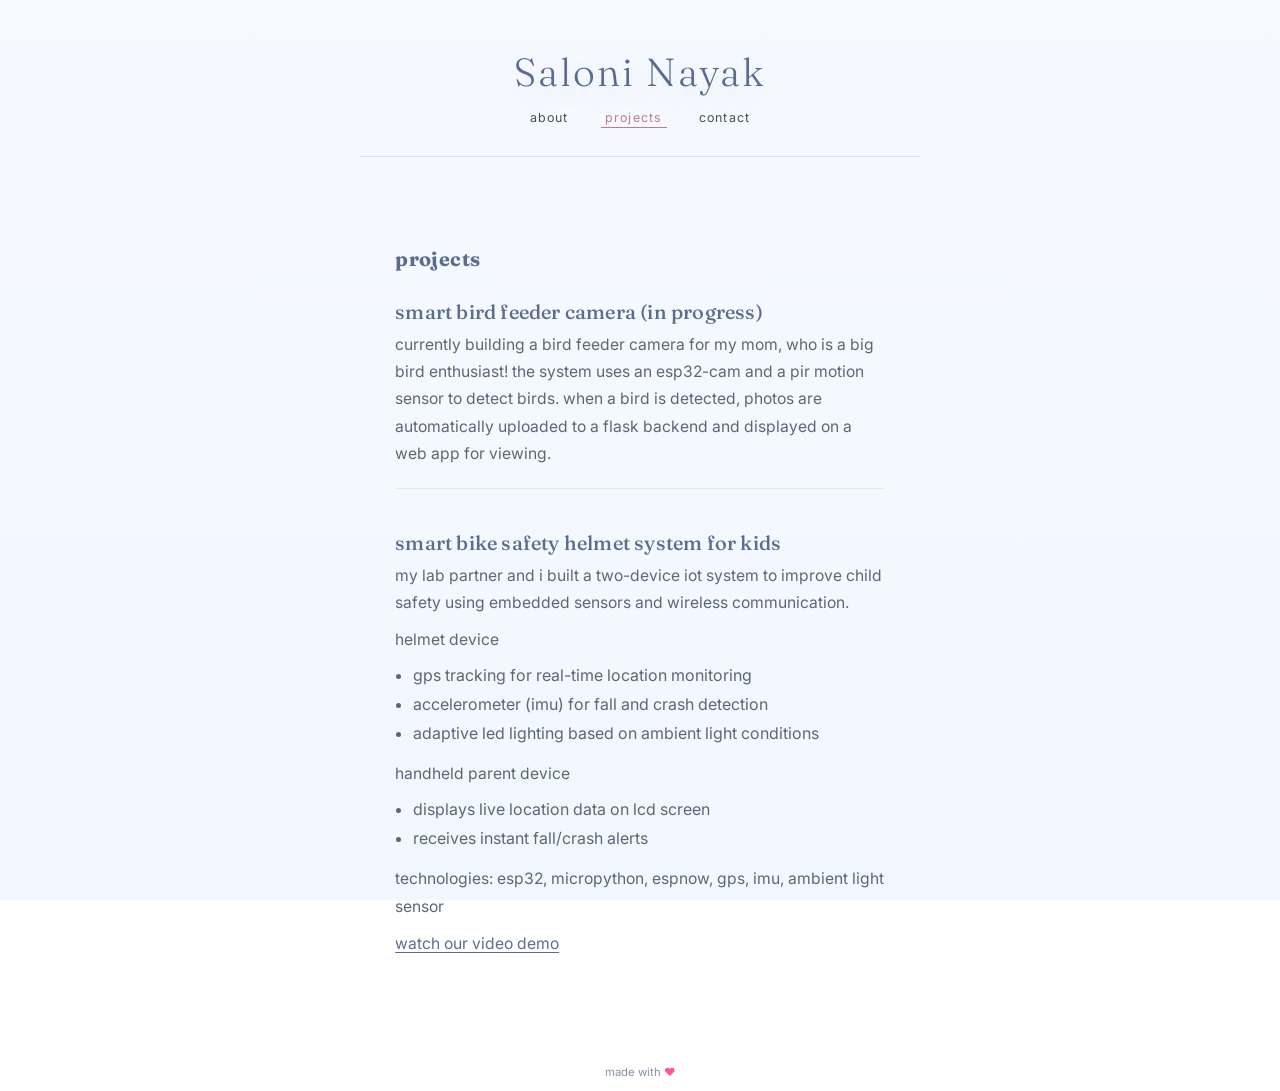
==== projects.html @ 5ae61eac "file upload" ====
<!DOCTYPE html>
<html lang="en">
  <head>
    <meta charset="UTF-8" />
    <meta name="viewport" content="width=device-width, initial-scale=1.0" />
    <title>Projects | Personal Site</title>
    <link rel="preconnect" href="https://fonts.googleapis.com" />
    <link rel="preconnect" href="https://fonts.gstatic.com" crossorigin />
    <link
      href="https://fonts.googleapis.com/css2?family=Inter:wght@300;400;500;600&family=Fraunces:opsz,wght@9..144,500;9..144,600&family=Allura&family=Princess+Sofia&display=swap"
      rel="stylesheet"
    />
    <link rel="stylesheet" href="styles.css" />
  </head>
  <body>
    <header class="site-header">
      <div class="container">
        <h1 class="site-title">
          <span>S</span><span>a</span><span>l</span><span>o</span
          ><span>n</span><span>i</span>
          <span>N</span><span>a</span><span>y</span><span>a</span><span>k</span>
        </h1>
        <nav class="site-nav">
          <a href="index.html" class="nav-link">About</a>
          <a href="projects.html" class="nav-link active">Projects</a>
          <a href="contact.html" class="nav-link">Contact</a>
        </nav>
      </div>
    </header>

    <main class="container">
      <section class="card">
        <h2>Projects</h2>

        <div class="projects-list">
          <article class="project">
            <h3>Smart Bird Feeder Camera (In Progress)</h3>
            <p>
              Currently building a bird feeder camera for my mom, who is a big
              bird enthusiast! The system uses an ESP32-CAM and a PIR motion
              sensor to detect birds. When a bird is detected, photos are
              automatically uploaded to a Flask backend and displayed on a web
              app for viewing.
            </p>
          </article>

          <article class="project">
            <h3>Smart Bike Safety Helmet System for Kids</h3>
            <p>
              My lab partner and I built a two-device IoT system to improve
              child safety using embedded sensors and wireless communication.
            </p>
            <p>Helmet Device</p>
            <ul>
              <li>GPS tracking for real-time location monitoring</li>
              <li>Accelerometer (IMU) for fall and crash detection</li>
              <li>Adaptive LED lighting based on ambient light conditions</li>
            </ul>
            <p>Handheld Parent Device</p>
            <ul>
              <li>Displays live location data on LCD screen</li>
              <li>Receives instant fall/crash alerts</li>
            </ul>
            <p>
              Technologies: ESP32, MicroPython, ESPNow, GPS, IMU, ambient light
              sensor
            </p>
            <p>
              <a
                href="https://drive.google.com/file/d/1phBlprOh7xUmL2DYV82PGkx-V2ih64T1/view?usp=sharing"
                target="_blank"
                rel="noopener noreferrer"
                >watch our video demo</a
              >
            </p>
          </article>
        </div>
      </section>
    </main>

    <footer class="site-footer">
      <div class="container">
        <small
          >made with <span class="heart" aria-label="love">♥</span></small
        >
      </div>
    </footer>

  </body>
</html>
---- styles.css ----
/* Base layout */
*,
*::before,
*::after {
  box-sizing: border-box;
}

:root {
  /* Cottagecore palette */
  --bg: #e6f1ff; /* dreamy sky */
  --sky-2: #d6e8ff; /* brighter sky */
  --sky-3: #f6fbff; /* near-horizon */
  --paper: rgba(230, 241, 255, 0.42);
  --text: #1c2b3a;
  --muted: #415061;
  --muted-2: #5b6777;
  --accent: #5b6d8f; /* cornflower ink */
  --accent-2: #c07a8b; /* rose */
  --accent-soft: rgba(91, 109, 143, 0.22);
  --rule: rgba(91, 109, 143, 0.16);
  --leaf: rgba(108, 132, 118, 0.22); /* muted sage */
  --card-border: rgba(91, 109, 143, 0.14);
  --shadow: 0 18px 45px rgba(31, 49, 72, 0.12);
}

body {
  margin: 0;
  min-height: 100vh;
  font-family: Inter, system-ui, -apple-system, BlinkMacSystemFont, "Segoe UI",
    sans-serif;
  font-weight: 400;
  position: relative;
  text-transform: lowercase;
  background-image:
    linear-gradient(180deg, rgba(230, 241, 255, 0.35) 0%, rgba(230, 241, 255, 0.55) 100%),
    url("images/hill.jpg");
  background-size: cover;
  background-position: center;
  background-attachment: fixed;
  color: var(--text);
  display: flex;
  flex-direction: column;
}

body::before {
  display: none;
}

body::after {
  display: none;
}

.container {
  width: 100%;
  max-width: 760px;
  margin: 0 auto;
  padding: 0 1.5rem;
}

/* Header / nav */
.site-header {
  background: transparent;
  border-bottom: none;
}

.site-header .container {
  display: flex;
  flex-direction: column;
  align-items: center;
  gap: 0.9rem;
  padding: 3.25rem 1.5rem 1.75rem;
}

.site-title {
  font-family: Fraunces, Inter, system-ui, sans-serif;
  font-size: 2.45rem;
  font-weight: 300;
  letter-spacing: 0.05em;
  line-height: 1.05;
  text-transform: none;
  margin: 0;
  color: var(--accent);
  text-shadow: 0 10px 30px rgba(91, 109, 143, 0.18);
}

.site-nav {
  display: flex;
  gap: 1.75rem;
}

.nav-link {
  text-decoration: none;
  color: var(--muted);
  padding: 0.15rem 0.25rem 0.1rem;
  border-bottom: 1px solid transparent;
  letter-spacing: 0.1em;
  text-transform: lowercase;
  font-size: 0.78rem;
  transition: border-color 0.15s ease, color 0.15s ease, opacity 0.15s ease;
}

.nav-link:hover {
  border-color: var(--accent-2);
  color: var(--accent-2);
  opacity: 1;
}

.nav-link.active {
  border-color: var(--accent-2);
  color: var(--accent-2);
}

/* Main content */
main.container {
  flex: 1;
  padding: 3.6rem 1.5rem 3.25rem;
}

.card {
  padding: 2rem 2.2rem;
  max-width: 560px;
  margin: 0 auto;
  text-align: left;
}

.card h2 {
  margin-top: 0;
  margin-bottom: 0.75rem;
  font-family: Fraunces, Inter, system-ui, sans-serif;
  font-size: 1.25rem;
  color: var(--accent);
  letter-spacing: 0.02em;
}

.card p {
  line-height: 1.8;
  font-size: 0.98rem;
  color: var(--accent);
}

/* Projects */
.projects-list {
  display: flex;
  flex-direction: column;
  gap: 2.6rem;
  margin-top: 1.75rem;
}

.project {
  padding: 0;
  background: transparent;
  box-shadow: none;
}

.project h3 {
  margin: 0 0 0.4rem;
  font-family: Fraunces, Inter, system-ui, sans-serif;
  font-size: 1.25rem;
  font-weight: 500;
  color: var(--accent);
  letter-spacing: 0.01em;
}

.project p {
  margin: 0 0 0.6rem;
  color: var(--muted-2);
  line-height: 1.75;
}

.project p + p {
  margin-top: 0.45rem;
}

.project ul {
  margin: 0.35rem 0 0.85rem 1.1rem;
  padding: 0;
}

.project li {
  color: var(--muted-2);
  margin: 0.2rem 0;
  line-height: 1.6;
}

.project::after {
  content: "";
  display: block;
  margin-top: 1.25rem;
  border-bottom: 1px solid rgba(91, 109, 143, 0.12);
}

.project:last-child::after {
  display: none;
}

.project a:link,
.project a:visited {
  color: var(--accent);
  text-decoration: underline;
  text-decoration-color: var(--accent);
  text-underline-offset: 3px;
}

.project a:hover {
  color: var(--accent-2);
  text-decoration-color: var(--accent-2);
}

/* Contact */
.contact-details p {
  margin: 0.2rem 0;
}

.contact-details a:link,
.contact-details a:visited {
  color: var(--accent);
  text-decoration: underline;
  text-decoration-color: var(--accent-soft);
  text-underline-offset: 3px;
}

.contact-details a:hover {
  color: var(--accent-2);
  text-decoration-color: var(--accent-2);
}

/* Footer */
.site-footer {
  padding: 0.75rem 0;
  background: transparent;
}

.site-footer .container {
  text-align: center;
  font-size: 0.85rem;
  color: #8491a2;
}

.heart {
  color: #ff5aa5; /* pink heart */
}

/* Subtle “clean” dividers */
.site-header::after {
  content: "";
  display: block;
  width: min(560px, calc(100% - 3rem));
  margin: 0 auto;
  border-bottom: 1px solid var(--rule);
}

/* Keep text readable without a box */
main.container {
  position: relative;
}

.card {
  background: transparent;
  backdrop-filter: none;
  border-radius: 0;
  box-shadow: none;
  border: none;
}
body > * {
  position: relative;
  z-index: 1;
}
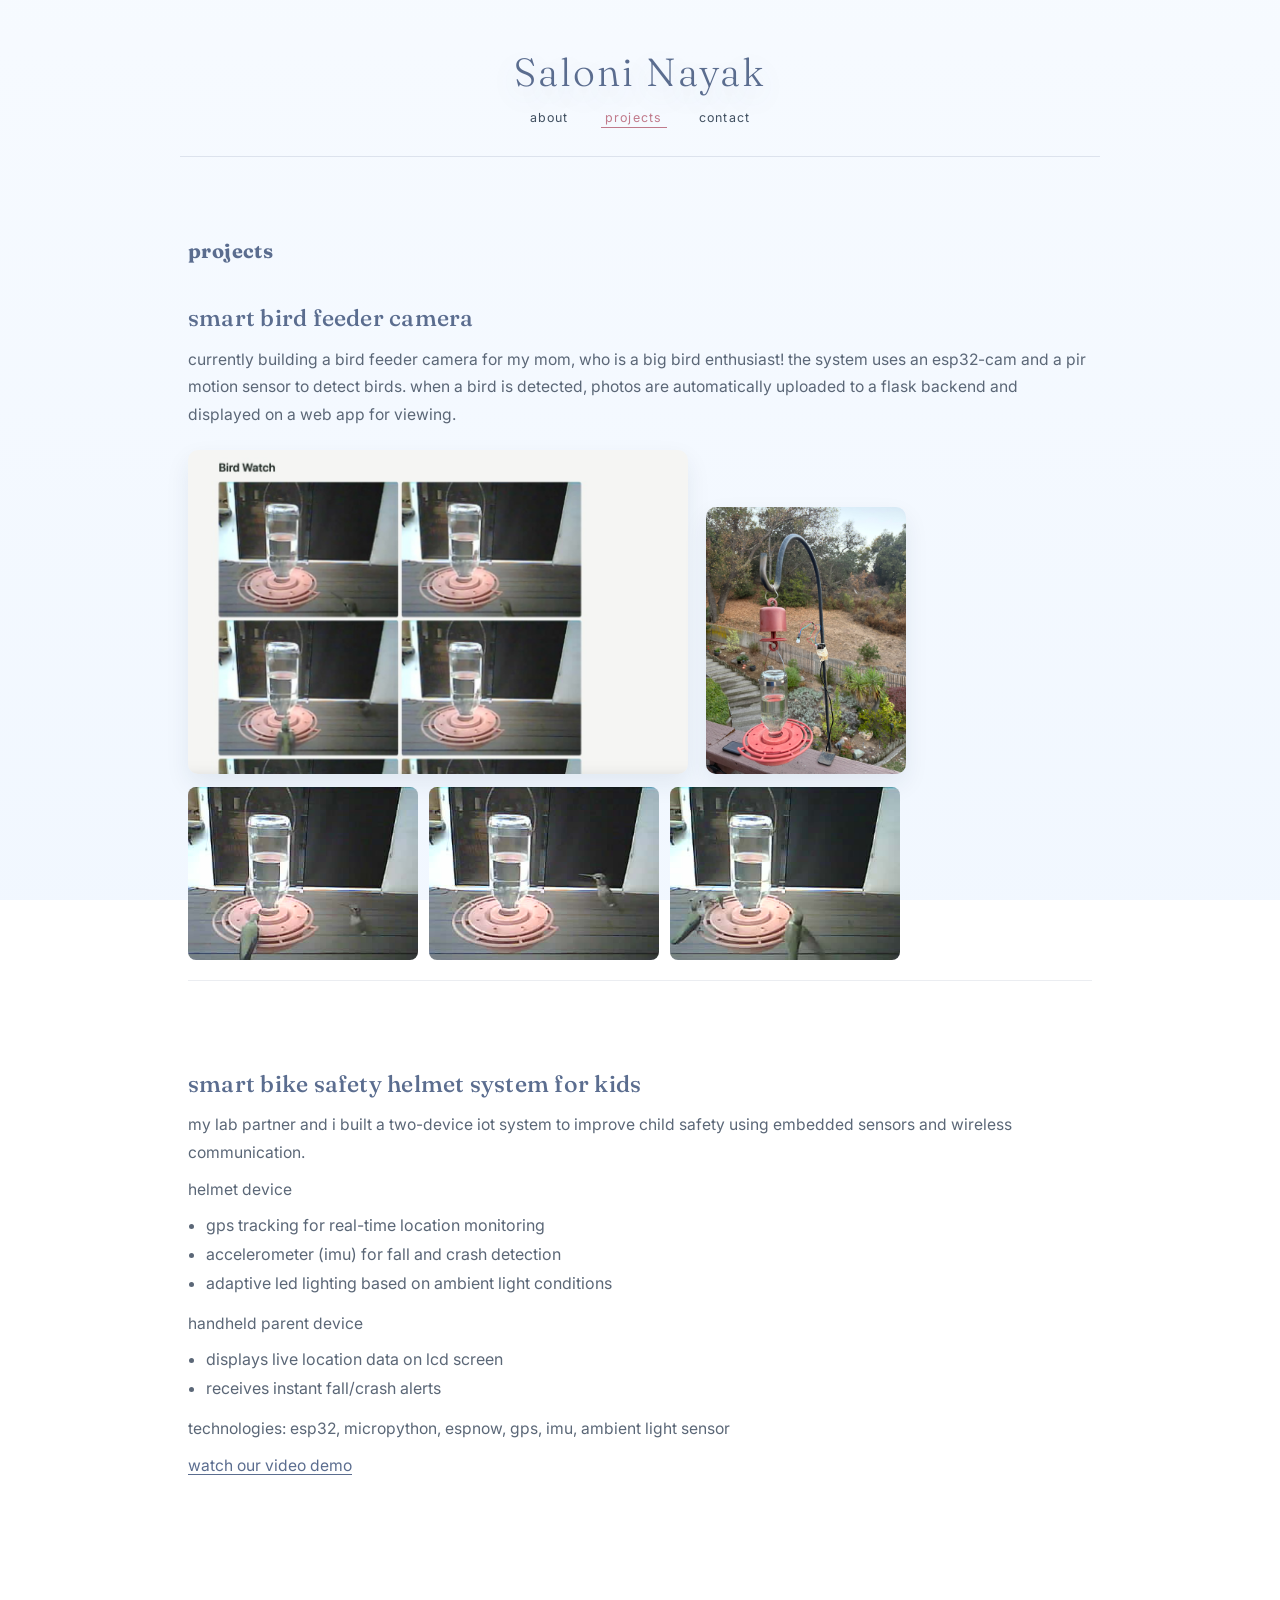
==== commit d15c509d: "initial portfolio site" ====
--- a/projects.html
+++ b/projects.html
@@ -34,7 +34,7 @@
 
         <div class="projects-list">
           <article class="project">
-            <h3>Smart Bird Feeder Camera (In Progress)</h3>
+            <h3>Smart Bird Feeder Camera</h3>
             <p>
               Currently building a bird feeder camera for my mom, who is a big
               bird enthusiast! The system uses an ESP32-CAM and a PIR motion
@@ -42,6 +42,30 @@
               automatically uploaded to a Flask backend and displayed on a web
               app for viewing.
             </p>
+            <figure class="project-media project-media-split">
+              <img
+                src="images/bird-watch.jpg"
+                alt="Bird Watch web app showing hummingbird photos from the feeder camera"
+              />
+              <img
+                src="images/bird_proj_hardware.jpg"
+                alt="Bird feeder hardware setup beside the Bird Watch app screenshot"
+              />
+            </figure>
+            <div class="project-gallery">
+              <img
+                src="images/bird1.jpg"
+                alt="Hummingbirds visiting the feeder"
+              />
+              <img
+                src="images/bird2.jpg"
+                alt="A hummingbird near the feeder on the deck"
+              />
+              <img
+                src="images/bird3.jpg"
+                alt="Hummingbirds at and around the feeder"
+              />
+            </div>
           </article>
 
           <article class="project">
--- a/styles.css
+++ b/styles.css
@@ -52,9 +52,9 @@
 
 .container {
   width: 100%;
-  max-width: 760px;
+  max-width: 1040px;
   margin: 0 auto;
-  padding: 0 1.5rem;
+  padding: 0 2rem;
 }
 
 /* Header / nav */
@@ -117,8 +117,8 @@
 }
 
 .card {
-  padding: 2rem 2.2rem;
-  max-width: 560px;
+  padding: 1.5rem 0.5rem 3rem;
+  max-width: 920px;
   margin: 0 auto;
   text-align: left;
 }
@@ -138,12 +138,25 @@
   color: var(--accent);
 }
 
+.card a:link,
+.card a:visited {
+  color: var(--accent-2);
+  text-decoration: underline;
+  text-decoration-color: var(--accent-soft);
+  text-underline-offset: 3px;
+}
+
+.card a:hover {
+  color: var(--accent-2);
+  text-decoration-color: var(--accent-2);
+}
+
 /* Projects */
 .projects-list {
   display: flex;
   flex-direction: column;
-  gap: 2.6rem;
-  margin-top: 1.75rem;
+  gap: 5.5rem;
+  margin-top: 2.5rem;
 }
 
 .project {
@@ -153,12 +166,81 @@
 }
 
 .project h3 {
-  margin: 0 0 0.4rem;
+  margin: 0 0 0.85rem;
   font-family: Fraunces, Inter, system-ui, sans-serif;
-  font-size: 1.25rem;
+  font-size: 1.45rem;
   font-weight: 500;
   color: var(--accent);
   letter-spacing: 0.01em;
+}
+
+.project-media {
+  margin: 1.5rem 0 0;
+}
+
+.project-media-split {
+  display: flex;
+  flex-wrap: nowrap;
+  gap: 1.1rem;
+  align-items: flex-end;
+  justify-content: flex-start;
+  margin-top: 1.4rem;
+}
+
+.project-media-split img {
+  display: block;
+  height: auto;
+  border-radius: 12px;
+  object-fit: cover;
+  box-shadow: 0 10px 25px rgba(31, 49, 72, 0.08);
+}
+
+.project-media-split img:first-child {
+  width: min(58%, 500px);
+  max-width: 500px;
+  flex: 1 1 auto;
+}
+
+.project-media-split img:last-child {
+  width: min(25%, 200px);
+  max-width: 200px;
+  flex: 0 0 auto;
+}
+
+.project-media img {
+  display: block;
+  width: 100%;
+  max-width: 520px;
+  height: auto;
+  border-radius: 10px;
+}
+
+@media (max-width: 680px) {
+  .project-media-split {
+    flex-wrap: wrap;
+  }
+
+  .project-media-split img:first-child,
+  .project-media-split img:last-child {
+    width: 100%;
+    max-width: 100%;
+  }
+}
+
+.project-gallery {
+  display: flex;
+  flex-wrap: wrap;
+  gap: 0.7rem;
+  margin-top: 0.85rem;
+  max-width: 720px;
+}
+
+.project-gallery img {
+  width: calc((100% - 1.4rem) / 3);
+  max-width: 230px;
+  height: auto;
+  border-radius: 8px;
+  object-fit: cover;
 }
 
 .project p {
@@ -244,7 +326,7 @@
 .site-header::after {
   content: "";
   display: block;
-  width: min(560px, calc(100% - 3rem));
+  width: min(920px, calc(100% - 3rem));
   margin: 0 auto;
   border-bottom: 1px solid var(--rule);
 }
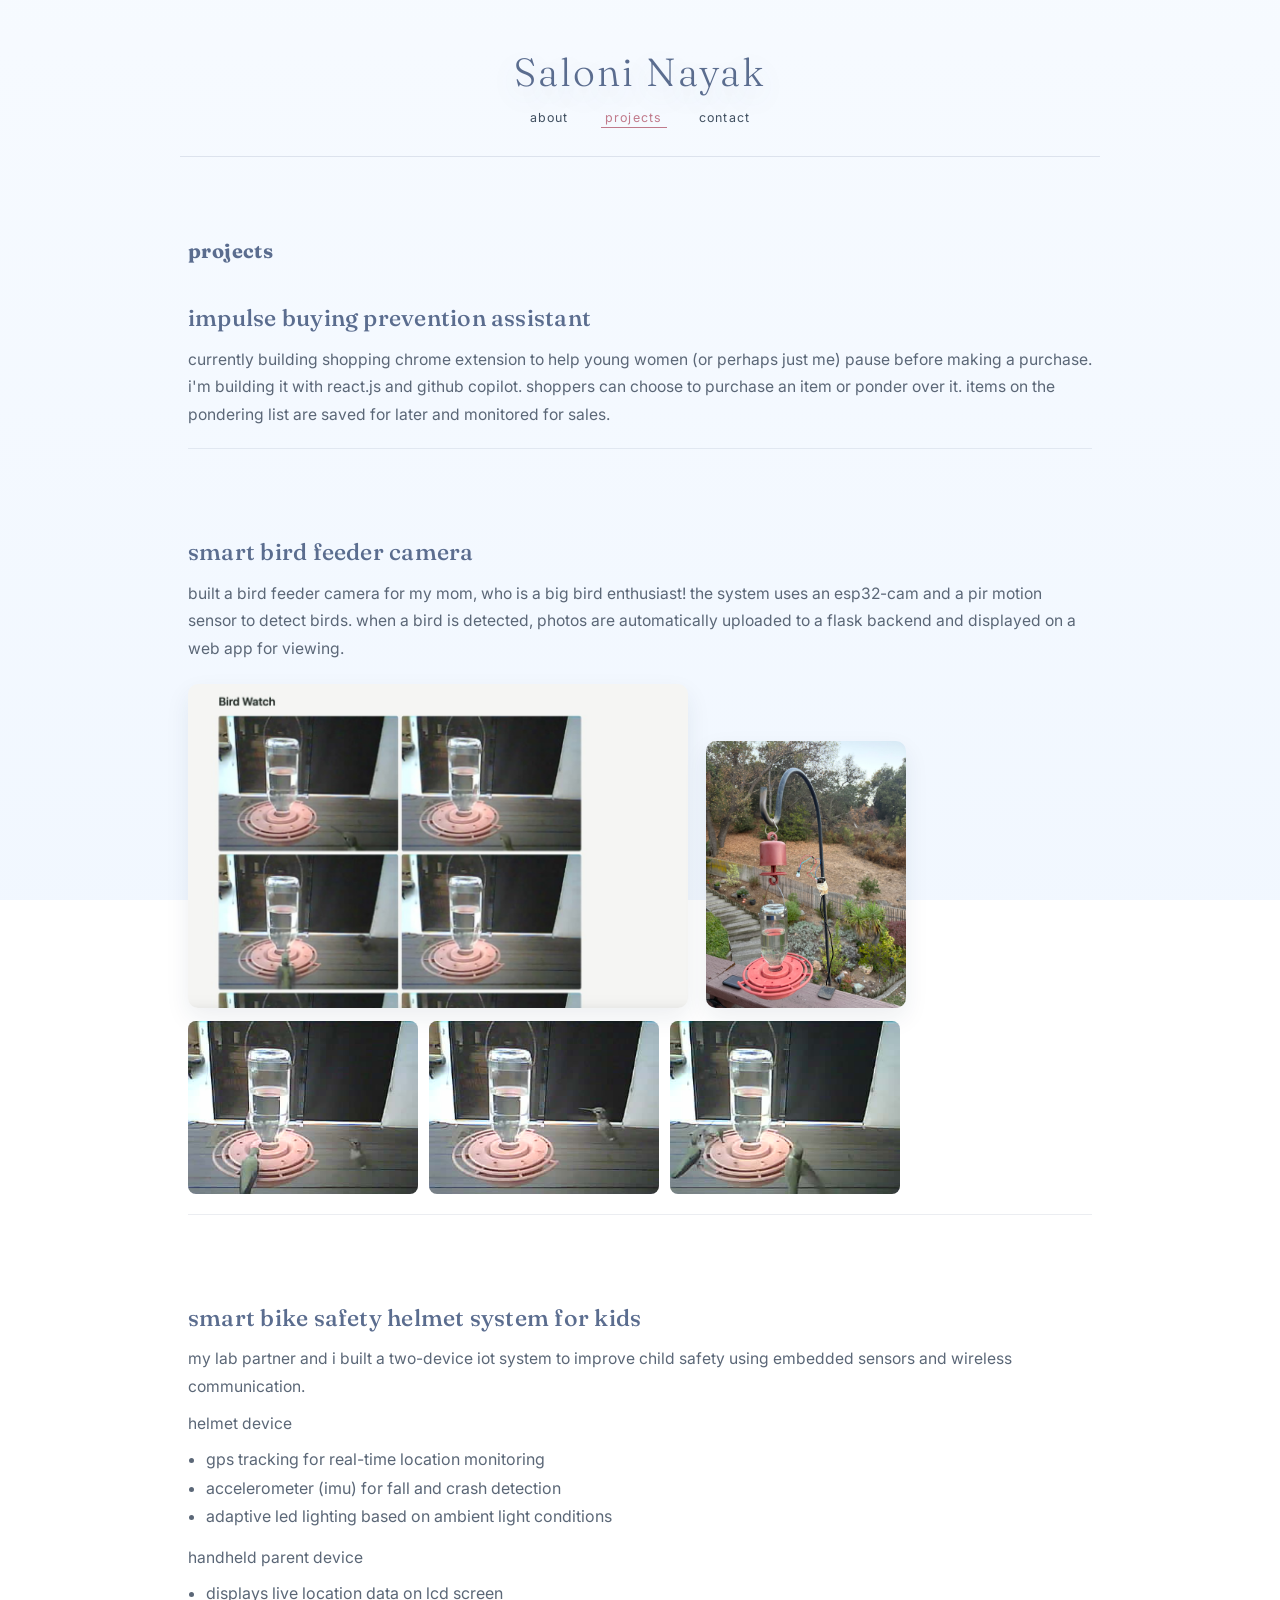
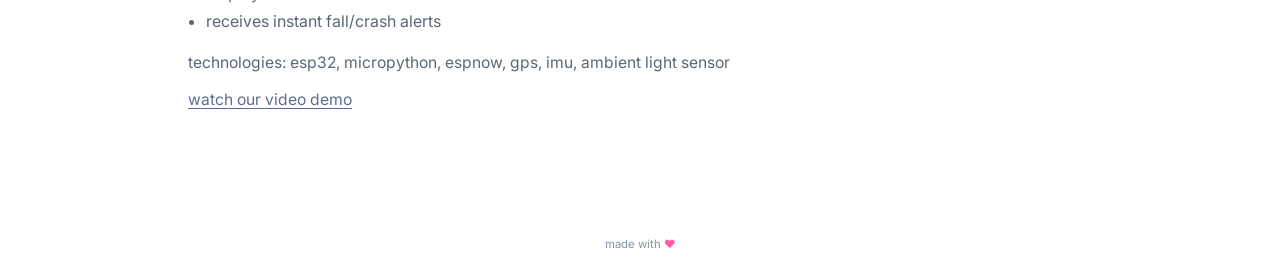
==== commit a90ae463: "Add shopping assistant project" ====
--- a/projects.html
+++ b/projects.html
@@ -34,9 +34,20 @@
 
         <div class="projects-list">
           <article class="project">
+            <h3>Impulse Buying Prevention Assistant</h3>
+            <p>
+              Currently building shopping Chrome extension to help
+              young women (or perhaps just me) pause before making a purchase.
+              I'm building it with React.js and GitHub Copilot. Shoppers can
+              choose to purchase an item or ponder over it. Items on the pondering
+              list are saved for later and monitored for sales.
+            </p>
+          </article>
+
+          <article class="project">
             <h3>Smart Bird Feeder Camera</h3>
             <p>
-              Currently building a bird feeder camera for my mom, who is a big
+              Built a bird feeder camera for my mom, who is a big
               bird enthusiast! The system uses an ESP32-CAM and a PIR motion
               sensor to detect birds. When a bird is detected, photos are
               automatically uploaded to a Flask backend and displayed on a web
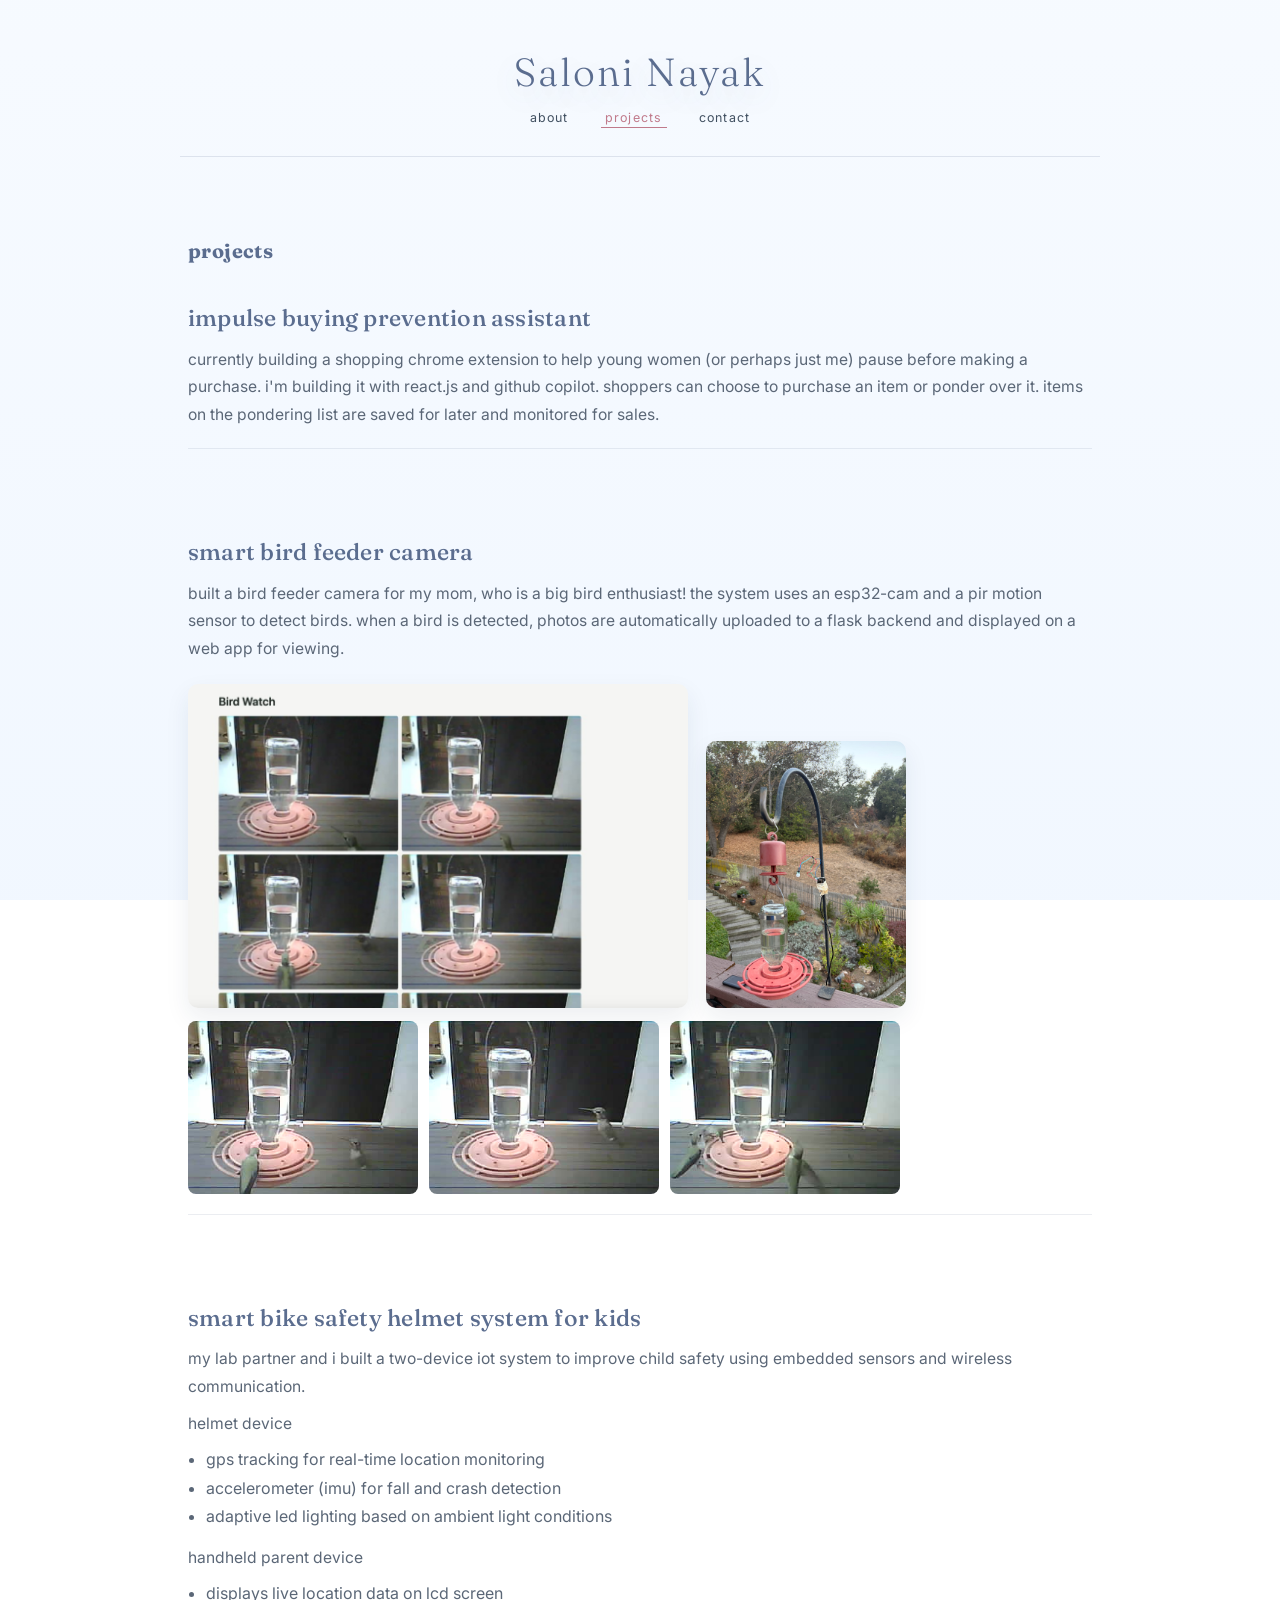
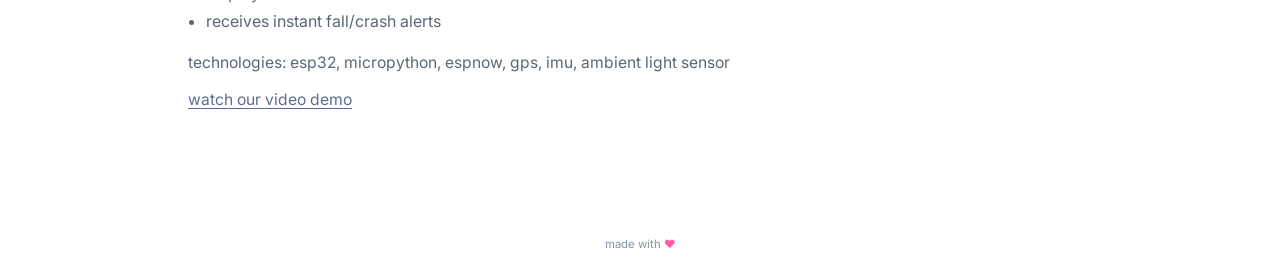
==== commit c4b4406c: "grammar" ====
--- a/projects.html
+++ b/projects.html
@@ -36,7 +36,7 @@
           <article class="project">
             <h3>Impulse Buying Prevention Assistant</h3>
             <p>
-              Currently building shopping Chrome extension to help
+              Currently building a shopping Chrome extension to help
               young women (or perhaps just me) pause before making a purchase.
               I'm building it with React.js and GitHub Copilot. Shoppers can
               choose to purchase an item or ponder over it. Items on the pondering
